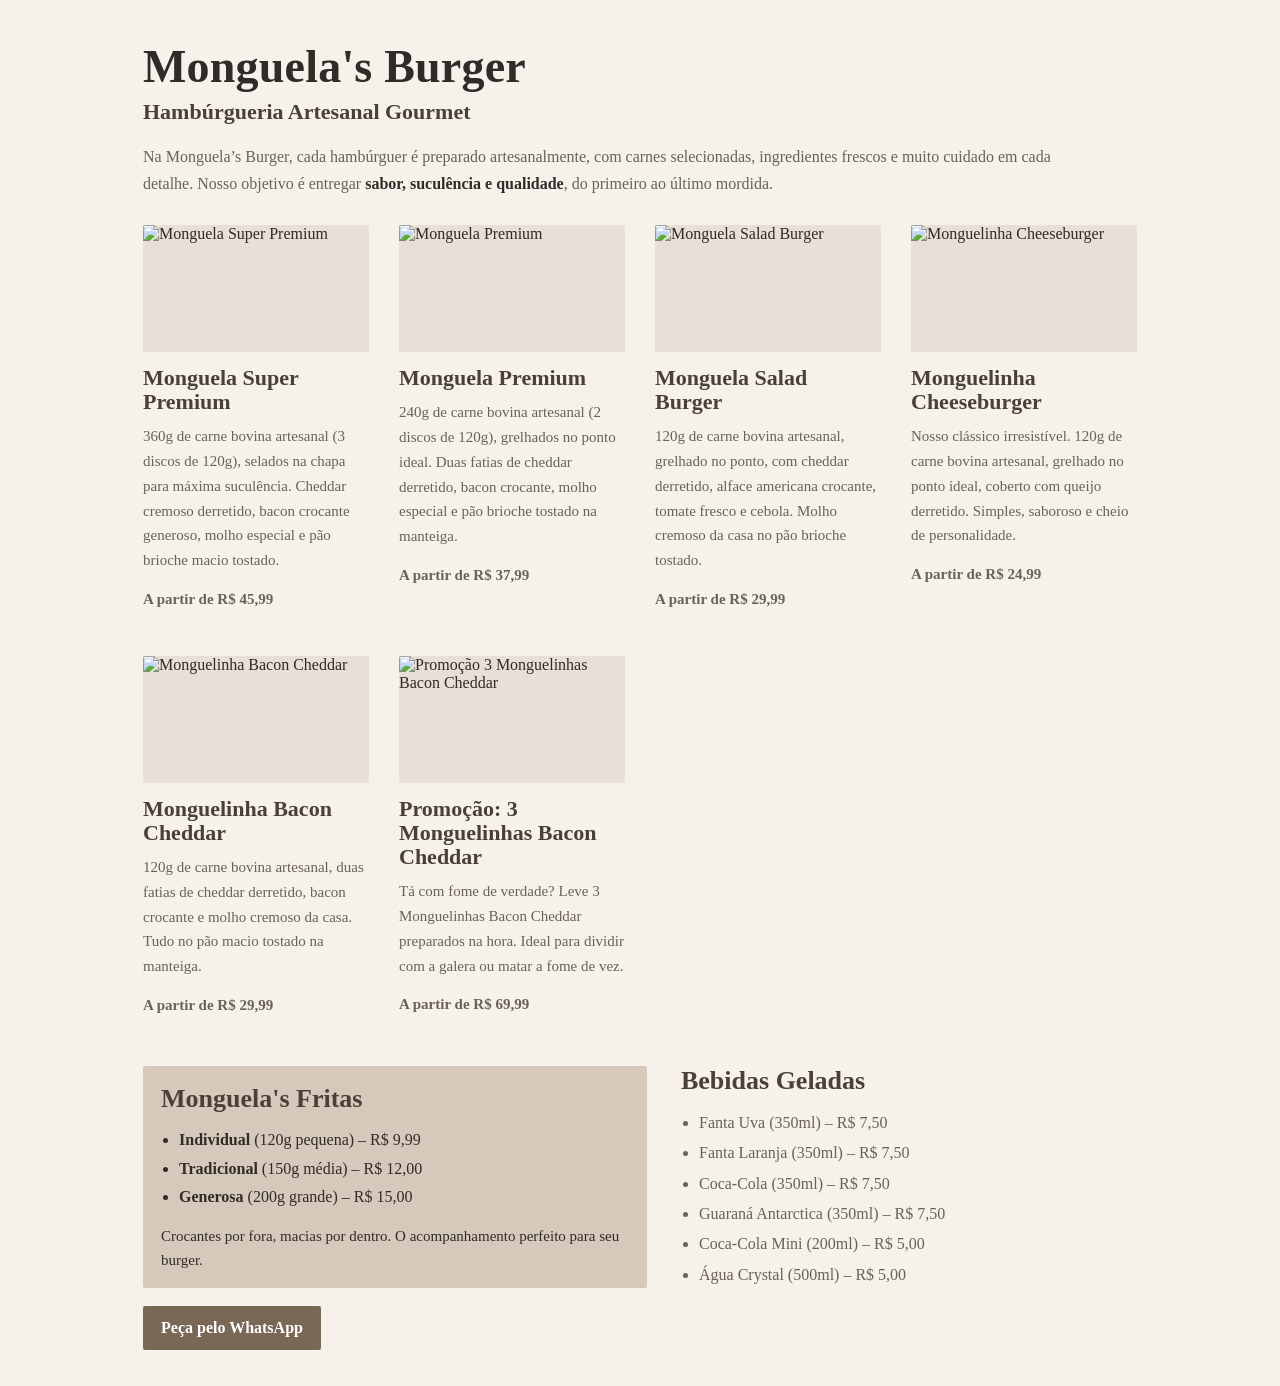
==== Monguelas/Cardapio.html @ db581c00 "Create Cardapio.html" ====
<!doctype html>
<html lang="pt-BR">
<head>
  <meta charset="utf-8" />
  <meta name="viewport" content="width=device-width, initial-scale=1" />
  <title>Monguela's Burger</title>

  <style>
    :root{
      --bg: #f6f1ea;
      --text: #2f2b26;
      --muted: #6a625a;
      --cardTitle: #4a4036;
      --price: #5a5148;
      --panel: #d6c9bc;
      --btn: #7a6857;
      --btnText: #ffffff;
      --max: 1050px;
    }

    *{ box-sizing: border-box; }
    body{
      margin:0;
      background: var(--bg);
      color: var(--text);
      font-family: Georgia, "Times New Roman", Times, serif;
    }

    .wrap{
      max-width: var(--max);
      margin: 0 auto;
      padding: 42px 28px 36px;
    }

    /* Header */
    .brand h1{
      margin: 0 0 6px;
      font-size: clamp(34px, 4vw, 46px);
      line-height: 1.1;
      font-weight: 700;
      letter-spacing: 0.2px;
      color: var(--text);
    }
    .brand h2{
      margin: 0 0 18px;
      font-size: clamp(18px, 2vw, 22px);
      font-weight: 700;
      color: var(--cardTitle);
    }
    .brand p{
      margin: 0 0 28px;
      max-width: 930px;
      font-size: 16px;
      line-height: 1.7;
      color: var(--muted);
    }
    .brand b{ color: var(--text); }

    /* Product grid */
    .grid{
      display: grid;
      grid-template-columns: repeat(4, 1fr);
      gap: 30px;
      align-items: start;
      margin-top: 10px;
      margin-bottom: 34px;
    }

    .card img{
      width: 100%;
      aspect-ratio: 16/9;
      object-fit: cover;
      border-radius: 2px;
      display: block;
      background: #e8dfd6;
    }

    .card h3{
      margin: 14px 0 10px;
      font-size: 22px;
      line-height: 1.1;
      font-weight: 700;
      color: var(--cardTitle);
    }

    .card p{
      margin: 0 0 14px;
      font-size: 15px;
      line-height: 1.65;
      color: var(--muted);
    }

    .price{
      margin: 0;
      font-size: 17px;
      font-weight: 700;
      color: var(--price);
    }

    /* Bottom section */
    .bottom{
      display: grid;
      grid-template-columns: 1.05fr 0.95fr;
      gap: 34px;
      align-items: start;
      margin-top: 6px;
    }

    .panel{
      background: var(--panel);
      padding: 18px 18px 16px;
      border-radius: 2px;
    }

    .panel h3{
      margin: 0 0 10px;
      font-size: 26px;
      font-weight: 700;
      color: var(--cardTitle);
    }

    .panel ul{
      margin: 12px 0 12px 18px;
      padding: 0;
      color: var(--text);
      line-height: 1.8;
      font-size: 16px;
    }

    .panel li strong{
      font-weight: 700;
    }

    .panel .note{
      margin: 10px 0 0;
      font-size: 15px;
      line-height: 1.6;
      color: var(--text);
    }

    .drinks h3{
      margin: 0 0 10px;
      font-size: 26px;
      font-weight: 700;
      color: var(--cardTitle);
    }
    .drinks ul{
      margin: 12px 0 0 18px;
      padding: 0;
      line-height: 1.9;
      color: var(--muted);
      font-size: 16px;
    }

    /* Button */
    .cta{
      margin-top: 18px;
    }
    .btn{
      display: inline-block;
      background: var(--btn);
      color: var(--btnText);
      padding: 13px 18px;
      border-radius: 2px;
      text-decoration: none;
      font-weight: 700;
      font-size: 16px;
    }
    .btn:active{ transform: translateY(1px); }

    /* Responsive */
    @media (max-width: 980px){
      .grid{ grid-template-columns: repeat(2, 1fr); }
      .bottom{ grid-template-columns: 1fr; }
    }
    @media (max-width: 520px){
      .wrap{ padding: 30px 18px; }
      .grid{ grid-template-columns: 1fr; }
      .card h3{ font-size: 20px; }
      .panel h3, .drinks h3{ font-size: 22px; }
    }
  </style>
</head>

<body>
  <main class="wrap">

    <header class="brand">
      <h1>Monguela's Burger</h1>
      <h2>Hambúrgueria Artesanal Gourmet</h2>
      <p>
        Na Monguela’s Burger, cada hambúrguer é preparado artesanalmente, com carnes selecionadas,
        ingredientes frescos e muito cuidado em cada detalhe. Nosso objetivo é entregar
        <b>sabor, suculência e qualidade</b>, do primeiro ao último mordida.
      </p>
    </header>

    <!-- Cards (linha 1) -->
    <section class="grid">
      <article class="card">
        <img src="images/monguela-super-premium.jpg" alt="Monguela Super Premium">
        <h3>Monguela Super<br>Premium</h3>
        <p>
          360g de carne bovina artesanal (3 discos de 120g), selados na chapa para máxima suculência.
          Cheddar cremoso derretido, bacon crocante generoso, molho especial e pão brioche macio tostado.
        </p>
        <p class="price">A partir de R$ 45,99</p>
      </article>

      <article class="card">
        <img src="images/monguela-premium.jpg" alt="Monguela Premium">
        <h3>Monguela Premium</h3>
        <p>
          240g de carne bovina artesanal (2 discos de 120g), grelhados no ponto ideal.
          Duas fatias de cheddar derretido, bacon crocante, molho especial e pão brioche tostado na manteiga.
        </p>
        <p class="price">A partir de R$ 37,99</p>
      </article>

      <article class="card">
        <img src="images/monguela-salad-burger.jpg" alt="Monguela Salad Burger">
        <h3>Monguela Salad<br>Burger</h3>
        <p>
          120g de carne bovina artesanal, grelhado no ponto, com cheddar derretido, alface americana crocante,
          tomate fresco e cebola. Molho cremoso da casa no pão brioche tostado.
        </p>
        <p class="price">A partir de R$ 29,99</p>
      </article>

      <article class="card">
        <img src="images/monguelinha-cheeseburger.jpg" alt="Monguelinha Cheeseburger">
        <h3>Monguelinha<br>Cheeseburger</h3>
        <p>
          Nosso clássico irresistível. 120g de carne bovina artesanal, grelhado no ponto ideal,
          coberto com queijo derretido. Simples, saboroso e cheio de personalidade.
        </p>
        <p class="price">A partir de R$ 24,99</p>
      </article>

      <!-- Cards (linha 2) -->
      <article class="card">
        <img src="images/monguelinha-bacon-cheddar.jpg" alt="Monguelinha Bacon Cheddar">
        <h3>Monguelinha Bacon<br>Cheddar</h3>
        <p>
          120g de carne bovina artesanal, duas fatias de cheddar derretido, bacon crocante e
          molho cremoso da casa. Tudo no pão macio tostado na manteiga.
        </p>
        <p class="price">A partir de R$ 29,99</p>
      </article>

      <article class="card">
        <img src="images/promocao-3-monguelinhas.jpg" alt="Promoção 3 Monguelinhas Bacon Cheddar">
        <h3>Promoção: 3<br>Monguelinhas Bacon<br>Cheddar</h3>
        <p>
          Tá com fome de verdade? Leve 3 Monguelinhas Bacon Cheddar preparados na hora.
          Ideal para dividir com a galera ou matar a fome de vez.
        </p>
        <p class="price">A partir de R$ 69,99</p>
      </article>

      <!-- Espaços vazios para manter o “respiro” como na imagem (opcional) -->
      <div class="card" aria-hidden="true"></div>
      <div class="card" aria-hidden="true"></div>
    </section>

    <!-- Bottom -->
    <section class="bottom">
      <div>
        <div class="panel">
          <h3>Monguela's Fritas</h3>
          <ul>
            <li><strong>Individual</strong> (120g pequena) – R$ 9,99</li>
            <li><strong>Tradicional</strong> (150g média) – R$ 12,00</li>
            <li><strong>Generosa</strong> (200g grande) – R$ 15,00</li>
          </ul>
          <p class="note">
            Crocantes por fora, macias por dentro. O acompanhamento perfeito para seu burger.
          </p>
        </div>

        <div class="cta">
          <a class="btn" href="https://wa.me/5511965855309" target="_blank" rel="noopener">
            Peça pelo WhatsApp
          </a>
        </div>
      </div>

      <aside class="drinks">
        <h3>Bebidas Geladas</h3>
        <ul>
          <li>Fanta Uva (350ml) – R$ 7,50</li>
          <li>Fanta Laranja (350ml) – R$ 7,50</li>
          <li>Coca-Cola (350ml) – R$ 7,50</li>
          <li>Guaraná Antarctica (350ml) – R$ 7,50</li>
          <li>Coca-Cola Mini (200ml) – R$ 5,00</li>
          <li>Água Crystal (500ml) – R$ 5,00</li>
        </ul>
      </aside>
    </section>

  </main>
</body>
</html>
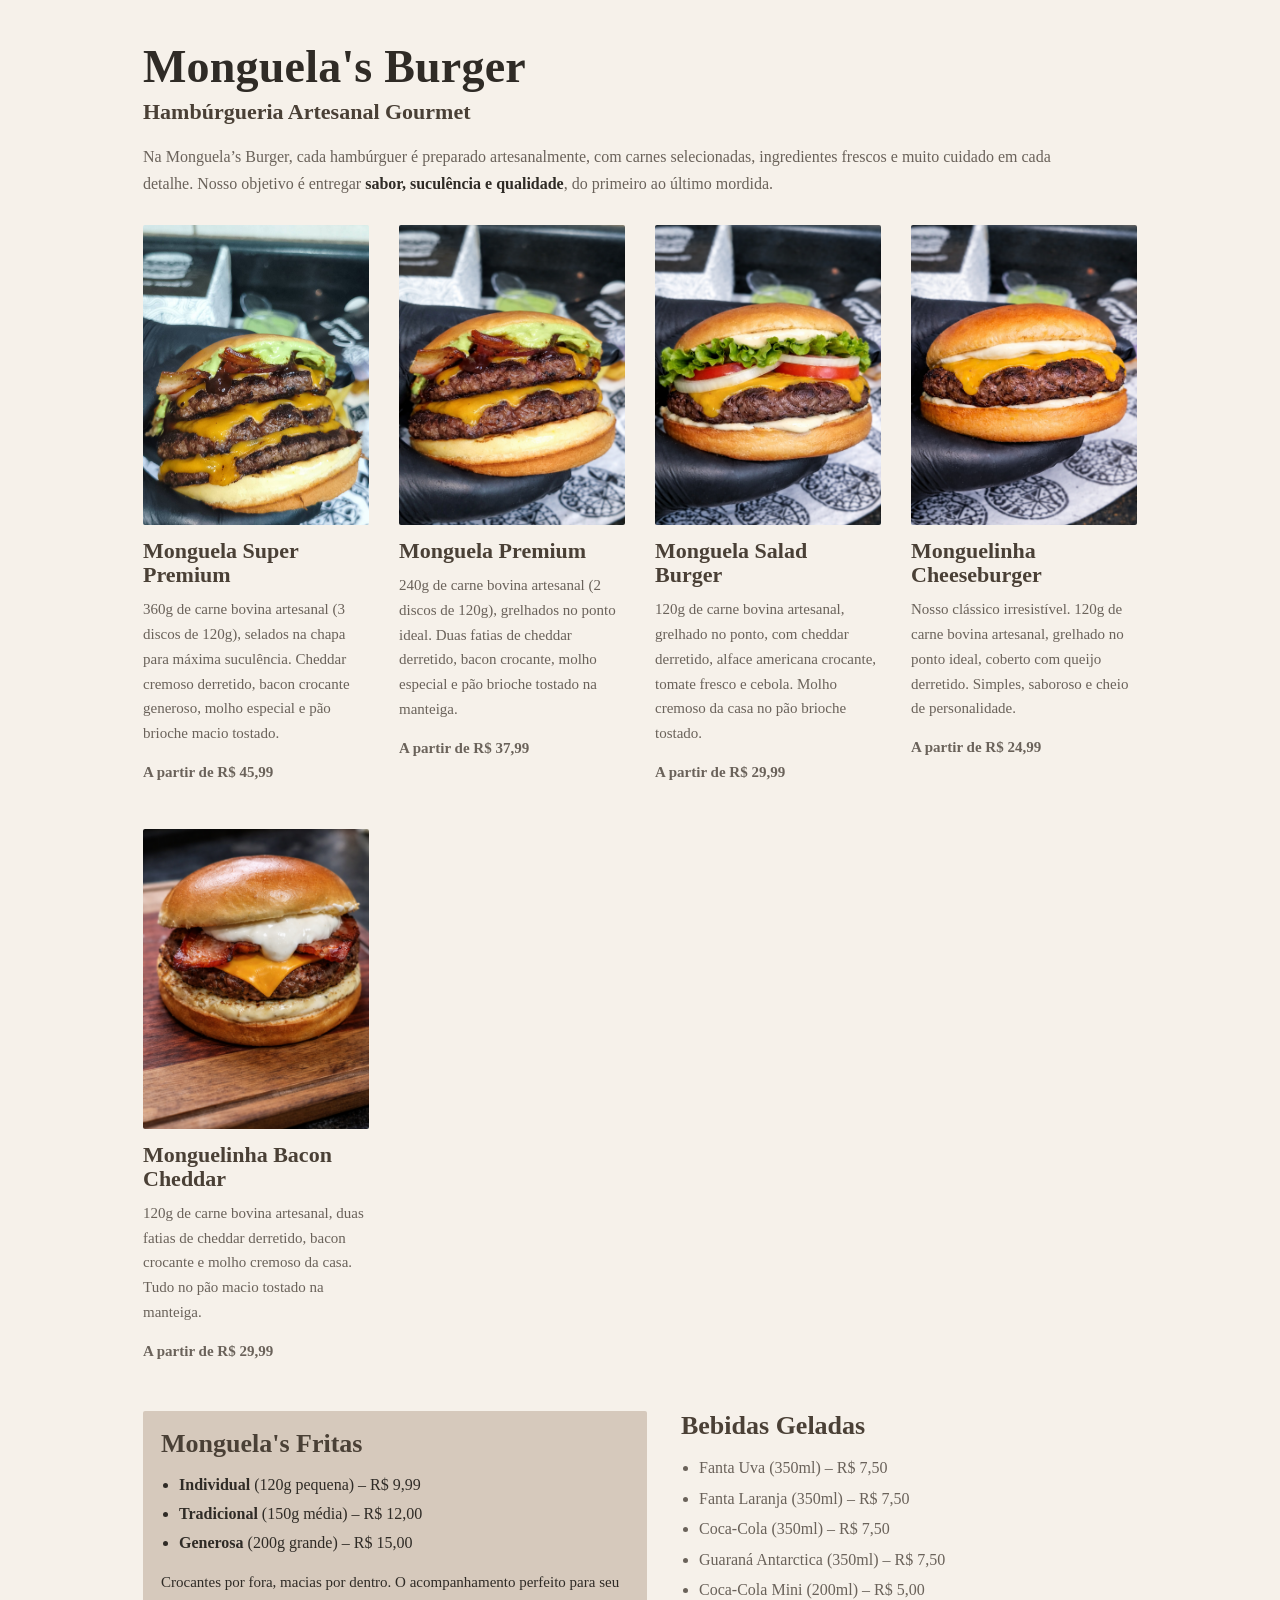
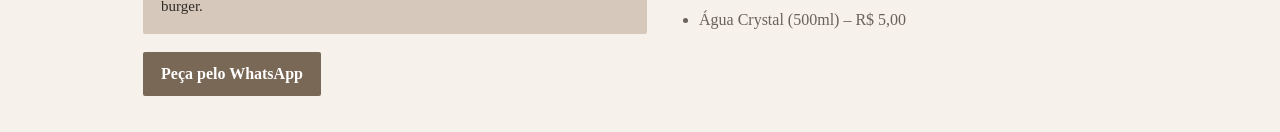
==== commit a89d2602: "Cardapio feito" ====
--- a/Monguelas/Cardapio.html
+++ b/Monguelas/Cardapio.html
@@ -67,12 +67,15 @@
     }
 
     .card img{
+      width: 5000%;
+      height: 500;        /* você controla a altura */
+      -fit: contain; /* mostra a imagem inteira */
+      object-position: center;
       width: 100%;
       aspect-ratio: 16/9;
       object-fit: cover;
       border-radius: 2px;
       display: block;
-      background: #e8dfd6;
     }
 
     .card h3{
@@ -89,6 +92,21 @@
       line-height: 1.65;
       color: var(--muted);
     }
+      .img-box {
+        width: 100%;
+        height: 300px;
+        padding-left: 0px;
+        display: flex;
+        align-items: center;
+        justify-content: center;
+        background: transparent; /* ou #eee */
+        }
+
+        .img-box img {
+        max-width: 100%;
+        max-height: 100%;
+        object-fit: contain;
+        }
 
     .price{
       margin: 0;
@@ -166,6 +184,7 @@
       font-weight: 700;
       font-size: 16px;
     }
+
     .btn:active{ transform: translateY(1px); }
 
     /* Responsive */
@@ -198,7 +217,7 @@
     <!-- Cards (linha 1) -->
     <section class="grid">
       <article class="card">
-        <img src="images/monguela-super-premium.jpg" alt="Monguela Super Premium">
+        <img class="img-box" src="Fotos/Monguelasuperpremiun.jfif" alt="Monguela Super Premium">
         <h3>Monguela Super<br>Premium</h3>
         <p>
           360g de carne bovina artesanal (3 discos de 120g), selados na chapa para máxima suculência.
@@ -208,7 +227,7 @@
       </article>
 
       <article class="card">
-        <img src="images/monguela-premium.jpg" alt="Monguela Premium">
+        <img class="img-box" src="Fotos/Monguelapremiun.png" alt="Monguela Premium">
         <h3>Monguela Premium</h3>
         <p>
           240g de carne bovina artesanal (2 discos de 120g), grelhados no ponto ideal.
@@ -218,7 +237,7 @@
       </article>
 
       <article class="card">
-        <img src="images/monguela-salad-burger.jpg" alt="Monguela Salad Burger">
+        <img class="img-box" src="Fotos/Monguelinhasalad.png" alt="Monguela Salad Burger">
         <h3>Monguela Salad<br>Burger</h3>
         <p>
           120g de carne bovina artesanal, grelhado no ponto, com cheddar derretido, alface americana crocante,
@@ -228,7 +247,7 @@
       </article>
 
       <article class="card">
-        <img src="images/monguelinha-cheeseburger.jpg" alt="Monguelinha Cheeseburger">
+        <img class="img-box" src="Fotos/Monguelachesse.png" alt="Monguelinha Cheeseburger">
         <h3>Monguelinha<br>Cheeseburger</h3>
         <p>
           Nosso clássico irresistível. 120g de carne bovina artesanal, grelhado no ponto ideal,
@@ -239,7 +258,7 @@
 
       <!-- Cards (linha 2) -->
       <article class="card">
-        <img src="images/monguelinha-bacon-cheddar.jpg" alt="Monguelinha Bacon Cheddar">
+        <img class="img-box" src="Fotos/MonguelinhaBacon.png" alt="Monguelinha Bacon Cheddar">
         <h3>Monguelinha Bacon<br>Cheddar</h3>
         <p>
           120g de carne bovina artesanal, duas fatias de cheddar derretido, bacon crocante e
@@ -249,14 +268,7 @@
       </article>
 
       <article class="card">
-        <img src="images/promocao-3-monguelinhas.jpg" alt="Promoção 3 Monguelinhas Bacon Cheddar">
-        <h3>Promoção: 3<br>Monguelinhas Bacon<br>Cheddar</h3>
-        <p>
-          Tá com fome de verdade? Leve 3 Monguelinhas Bacon Cheddar preparados na hora.
-          Ideal para dividir com a galera ou matar a fome de vez.
-        </p>
-        <p class="price">A partir de R$ 69,99</p>
-      </article>
+
 
       <!-- Espaços vazios para manter o “respiro” como na imagem (opcional) -->
       <div class="card" aria-hidden="true"></div>
@@ -279,7 +291,7 @@
         </div>
 
         <div class="cta">
-          <a class="btn" href="https://wa.me/5511965855309" target="_blank" rel="noopener">
+          <a class="btn" href="https://wa.me/5511965855309?text=Olá,%20vim%20pelo%20site%20da%20Monguela’s%20Burger%20e%20quero%20fazer%20um%20pedido" target="_blank" rel="noopener">
             Peça pelo WhatsApp
           </a>
         </div>
